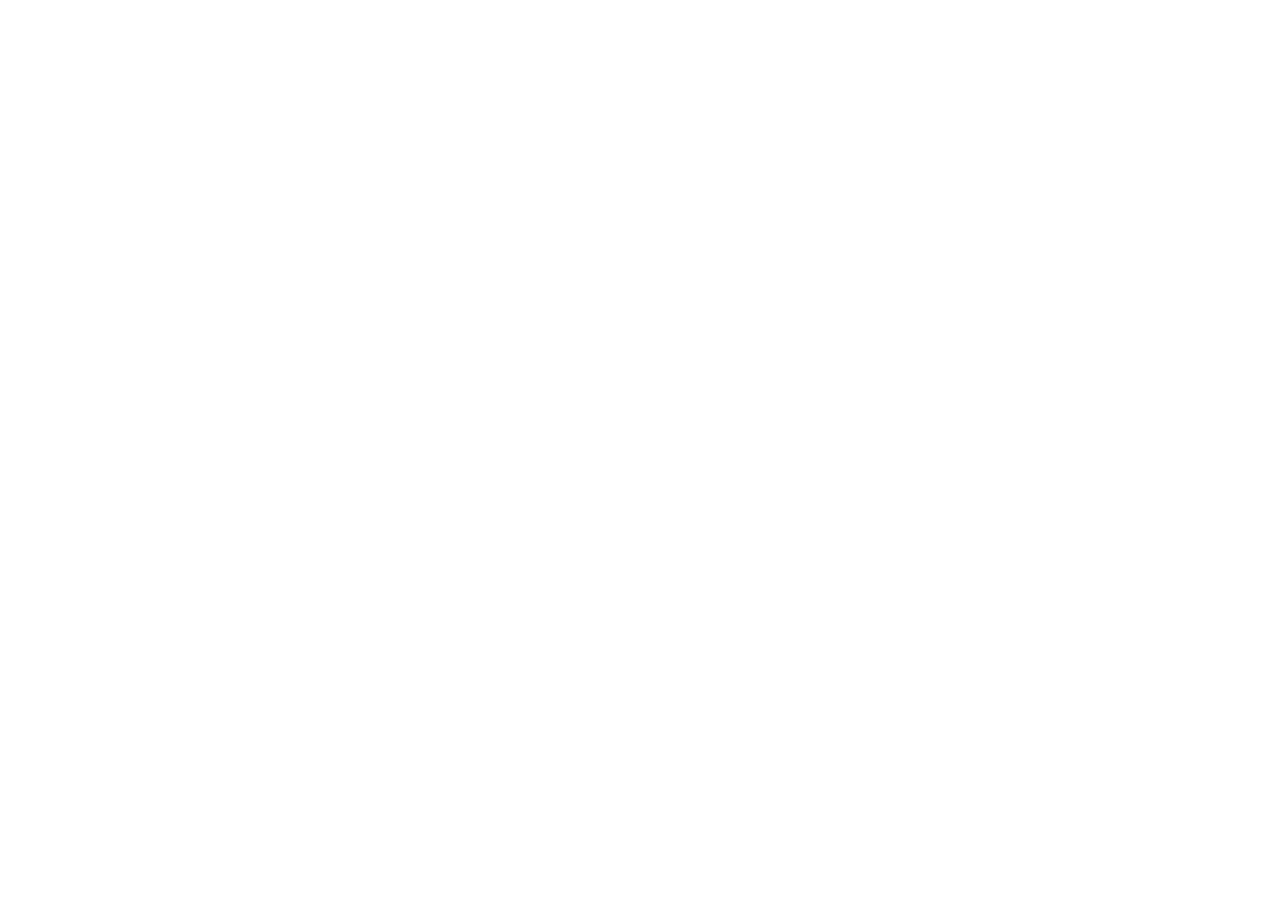
==== admin/index.html @ b0de4db1 "Initial commit: Lab4U Vitamin D landing" ====
<!DOCTYPE html>
<html>
<head>
  <meta charset="utf-8" />
  <meta name="viewport" content="width=device-width, initial-scale=1.0" />
  <title>Lab4U CMS — Витамин Д</title>
</head>
<body>
  <script src="https://unpkg.com/decap-cms@^3.0.0/dist/decap-cms.js"></script>
</body>
</html>
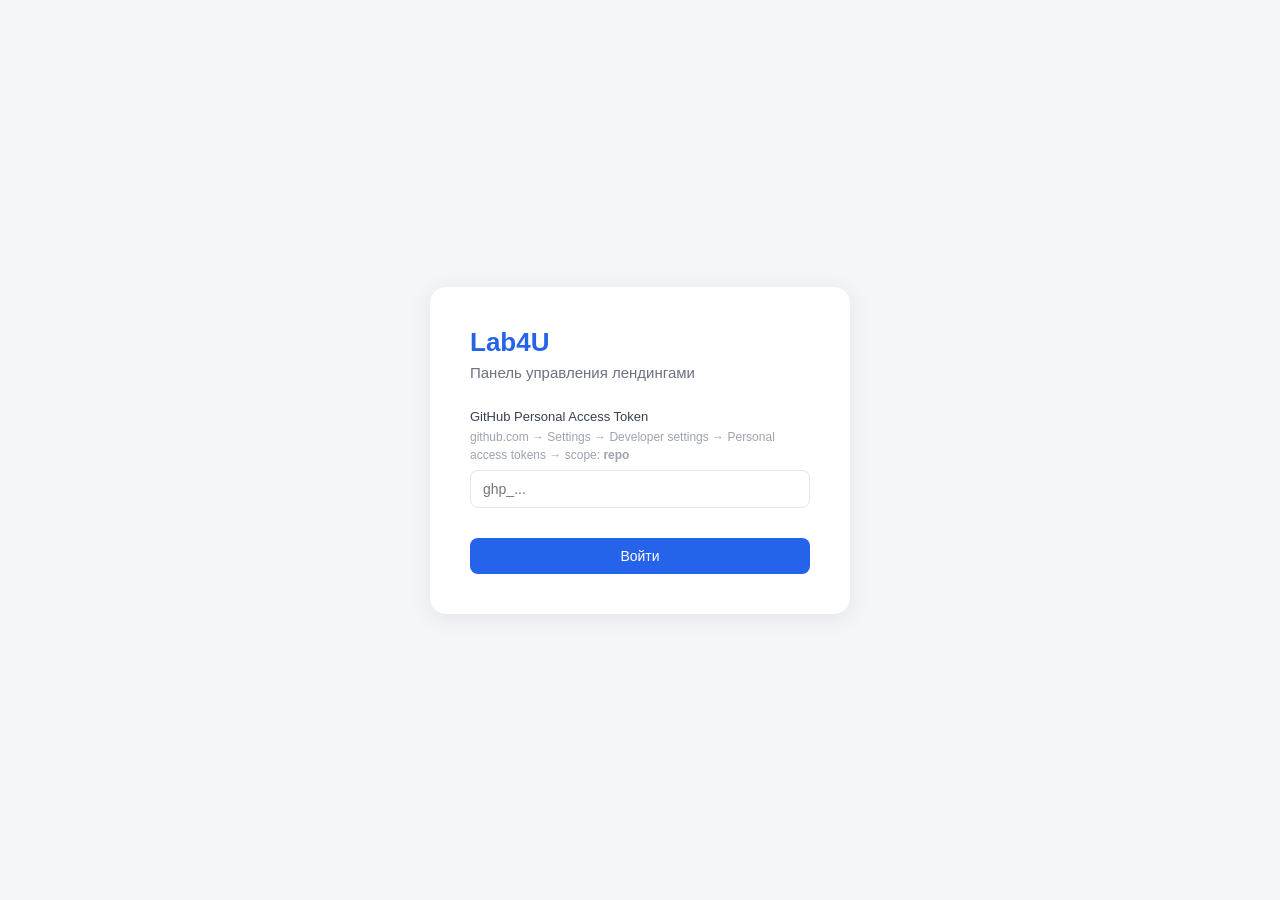
==== commit 95b3c731: "Admin: replace Decap CMS with custom admin panel" ====
--- a/admin/index.html
+++ b/admin/index.html
@@ -1,11 +1,437 @@
 <!DOCTYPE html>
-<html>
+<html lang="ru">
 <head>
-  <meta charset="utf-8" />
-  <meta name="viewport" content="width=device-width, initial-scale=1.0" />
-  <title>Lab4U CMS — Витамин Д</title>
+  <meta charset="UTF-8">
+  <meta name="viewport" content="width=device-width, initial-scale=1.0">
+  <title>Lab4U Admin</title>
+  <style>
+    *, *::before, *::after { box-sizing: border-box; margin: 0; padding: 0; }
+    body { font-family: -apple-system, BlinkMacSystemFont, 'Segoe UI', sans-serif; background: #f5f6fa; color: #1a1d2e; min-height: 100vh; }
+
+    /* Login */
+    .login { display: flex; align-items: center; justify-content: center; min-height: 100vh; }
+    .login__card { background: #fff; border-radius: 16px; padding: 40px; width: 100%; max-width: 420px; box-shadow: 0 4px 24px rgba(0,0,0,.08); }
+    .login__logo { font-size: 26px; font-weight: 700; color: #2563eb; margin-bottom: 6px; }
+    .login__sub { font-size: 15px; color: #6b7280; margin-bottom: 28px; }
+    .login__hint { font-size: 12px; color: #9ca3af; margin-bottom: 6px; line-height: 1.5; }
+
+    /* Elements */
+    label { display: block; font-size: 13px; font-weight: 500; color: #374151; margin-bottom: 4px; }
+    input, textarea { width: 100%; padding: 10px 12px; border: 1.5px solid #e5e7eb; border-radius: 8px; font-size: 14px; font-family: inherit; transition: border-color .15s; outline: none; background: #fff; color: #1a1d2e; }
+    input:focus, textarea:focus { border-color: #2563eb; box-shadow: 0 0 0 3px rgba(37,99,235,.1); }
+    textarea { resize: vertical; min-height: 72px; }
+    input[type=checkbox] { width: 16px; height: 16px; cursor: pointer; }
+
+    /* Buttons */
+    .btn { display: inline-flex; align-items: center; gap: 6px; padding: 10px 20px; border-radius: 8px; font-size: 14px; font-weight: 500; cursor: pointer; border: none; transition: all .15s; }
+    .btn--primary { background: #2563eb; color: #fff; }
+    .btn--primary:hover { background: #1d4ed8; }
+    .btn--primary:disabled { opacity: .5; cursor: not-allowed; }
+    .btn--ghost { background: transparent; color: #6b7280; border: 1.5px solid #e5e7eb; }
+    .btn--ghost:hover { border-color: #9ca3af; }
+    .btn--danger { background: transparent; color: #ef4444; border: 1.5px solid #fca5a5; font-size: 12px; padding: 4px 10px; border-radius: 6px; }
+    .btn--danger:hover { background: #fee2e2; }
+    .btn--add { background: #eff6ff; color: #2563eb; border: 1.5px dashed #bfdbfe; font-size: 13px; padding: 8px 16px; width: 100%; margin-top: 8px; border-radius: 8px; cursor: pointer; }
+    .btn--add:hover { background: #dbeafe; }
+
+    /* Header */
+    .header { background: #fff; border-bottom: 1px solid #e5e7eb; padding: 0 24px; height: 60px; display: flex; align-items: center; justify-content: space-between; position: sticky; top: 0; z-index: 100; box-shadow: 0 1px 4px rgba(0,0,0,.04); }
+    .header__logo { font-size: 18px; font-weight: 700; color: #2563eb; }
+    .header__actions { display: flex; gap: 8px; align-items: center; }
+    .save-status { font-size: 13px; color: #6b7280; }
+    .save-status.saving { color: #f59e0b; }
+    .save-status.saved { color: #10b981; }
+    .save-status.error { color: #ef4444; }
+
+    .container { max-width: 820px; margin: 0 auto; padding: 24px; }
+
+    /* Sections */
+    .section { background: #fff; border-radius: 12px; margin-bottom: 10px; box-shadow: 0 1px 4px rgba(0,0,0,.06); overflow: hidden; }
+    .section__head { padding: 16px 20px; cursor: pointer; display: flex; align-items: center; justify-content: space-between; user-select: none; }
+    .section__head:hover { background: #f9fafb; }
+    .section__title { font-size: 15px; font-weight: 600; }
+    .section__arrow { font-size: 20px; color: #9ca3af; transition: transform .2s; line-height: 1; }
+    .section.open .section__arrow { transform: rotate(180deg); }
+    .section__body { padding: 20px; border-top: 1px solid #f3f4f6; display: none; }
+    .section.open .section__body { display: block; }
+
+    /* Fields */
+    .field { margin-bottom: 14px; }
+    .field:last-child { margin-bottom: 0; }
+    .field-row { display: grid; grid-template-columns: 1fr 1fr; gap: 12px; }
+
+    /* List items */
+    .list-label { font-size: 13px; font-weight: 600; color: #6b7280; margin: 8px 0; }
+    .list-item { border: 1.5px solid #e5e7eb; border-radius: 10px; padding: 16px; margin-bottom: 8px; }
+    .list-item__head { display: flex; align-items: center; justify-content: space-between; margin-bottom: 12px; }
+    .list-item__num { font-size: 12px; font-weight: 600; color: #9ca3af; background: #f3f4f6; padding: 2px 8px; border-radius: 4px; }
+
+    /* Image */
+    .img-preview { width: 80px; height: 80px; object-fit: contain; border-radius: 8px; border: 1px solid #e5e7eb; margin-bottom: 6px; display: block; background: #f9fafb; }
+
+    /* Toast */
+    .toast { position: fixed; bottom: 24px; right: 24px; background: #1a1d2e; color: #fff; padding: 12px 20px; border-radius: 10px; font-size: 14px; z-index: 1000; transform: translateY(80px); opacity: 0; transition: all .3s; max-width: 320px; }
+    .toast.show { transform: none; opacity: 1; }
+    .toast.ok { background: #10b981; }
+    .toast.err { background: #ef4444; }
+
+    /* Spinner */
+    .spinner { display: inline-block; width: 16px; height: 16px; border: 2px solid rgba(255,255,255,.3); border-top-color: #fff; border-radius: 50%; animation: spin .6s linear infinite; }
+    @keyframes spin { to { transform: rotate(360deg); } }
+  </style>
 </head>
 <body>
-  <script src="https://unpkg.com/decap-cms@^3.0.0/dist/decap-cms.js"></script>
+
+<!-- LOGIN -->
+<div id="loginScreen" class="login">
+  <div class="login__card">
+    <div class="login__logo">Lab4U</div>
+    <div class="login__sub">Панель управления лендингами</div>
+    <div class="field">
+      <label>GitHub Personal Access Token</label>
+      <p class="login__hint">github.com → Settings → Developer settings → Personal access tokens → scope: <strong>repo</strong></p>
+      <input type="password" id="patInput" placeholder="ghp_..." autocomplete="off">
+    </div>
+    <button class="btn btn--primary" onclick="login()" style="width:100%;margin-top:16px;justify-content:center">Войти</button>
+  </div>
+</div>
+
+<!-- ADMIN -->
+<div id="adminScreen" style="display:none">
+  <div class="header">
+    <div class="header__logo">Lab4U Admin</div>
+    <div class="header__actions">
+      <span id="saveStatus" class="save-status"></span>
+      <button class="btn btn--primary" id="saveBtn" onclick="saveContent()">Сохранить</button>
+      <button class="btn btn--ghost" onclick="logout()">Выйти</button>
+    </div>
+  </div>
+  <div class="container" id="editor"></div>
+</div>
+
+<div id="toast" class="toast"></div>
+
+<script>
+// ─── Config ──────────────────────────────────────────
+const REPO  = 'Consultant2000/lab4u-vitamind';
+const FILE  = 'content.json';
+
+// Field definitions: [label, type]
+// types: string | text | url | image | boolean
+const SCHEMA = {
+  hero: {
+    _label: 'Hero — главный экран',
+    title:    ['Заголовок (HTML разрешён)', 'text'],
+    subtitle: ['Подзаголовок', 'text'],
+    cta_text: ['Текст кнопки', 'string'],
+    cta_url:  ['Ссылка кнопки', 'url'],
+  },
+  benefits: {
+    _label:   'Почему важно поддерживать витамин Д',
+    title:    ['Заголовок секции', 'string'],
+    cta_text: ['Текст кнопки', 'string'],
+    cta_url:  ['Ссылка кнопки', 'url'],
+    items: {
+      _label:  'Карточки',
+      heading: ['Заголовок', 'string'],
+      text:    ['Текст', 'text'],
+      image:   ['Картинка (URL)', 'image'],
+    }
+  },
+  analysis: {
+    _label:   'Для чего нужен анализ 25-ОН',
+    title:    ['Заголовок секции', 'string'],
+    cta_text: ['Текст кнопки', 'string'],
+    cta_url:  ['Ссылка кнопки', 'url'],
+    image:    ['Картинка секции (URL)', 'image'],
+    points: {
+      _label:  'Пункты',
+      heading: ['Заголовок', 'string'],
+      text:    ['Текст', 'text'],
+    }
+  },
+  cta_dosage: {
+    _label:       'Блок расчёта дозировки',
+    title:        ['Заголовок', 'string'],
+    card_heading: ['Подзаголовок карточки (HTML)', 'text'],
+    footnote:     ['Сноска', 'text'],
+    cta_text:     ['Текст кнопки', 'string'],
+    cta_url:      ['Ссылка кнопки', 'url'],
+  },
+  stats: {
+    _label:   'Витамин Д в цифрах',
+    title:    ['Заголовок секции', 'string'],
+    cta_text: ['Текст кнопки', 'string'],
+    cta_url:  ['Ссылка кнопки', 'url'],
+    cards: {
+      _label:  'Карточки',
+      heading: ['Заголовок', 'string'],
+      text:    ['Текст', 'text'],
+      image:   ['Картинка (URL)', 'image'],
+    }
+  },
+  products: {
+    _label: 'Препараты витамина Д',
+    title:  ['Заголовок секции', 'string'],
+    items: {
+      _label: 'Препараты',
+      name:   ['Название', 'string'],
+      image:  ['Фото (URL)', 'image'],
+    }
+  },
+  articles: {
+    _label: 'Статьи',
+    title:  ['Заголовок секции', 'string'],
+    items: {
+      _label: 'Статьи',
+      title:  ['Заголовок', 'string'],
+      text:   ['Текст', 'text'],
+      badge:  ['Бейдж', 'string'],
+      url:    ['Ссылка', 'url'],
+      image:  ['Картинка (URL)', 'image'],
+    }
+  },
+  research: {
+    _label: 'Научные исследования',
+    title:  ['Заголовок секции', 'string'],
+    items: {
+      _label: 'Исследования',
+      text:   ['Текст', 'text'],
+      url:    ['Ссылка', 'url'],
+      wide:   ['Широкая карточка?', 'boolean'],
+      image:  ['Картинка (только для широких, URL)', 'image'],
+    }
+  },
+  health: {
+    _label:   'Проверьте своё здоровье',
+    title:    ['Заголовок секции', 'string'],
+    cta_text: ['Текст кнопки', 'string'],
+    cta_url:  ['Ссылка кнопки', 'url'],
+    items: {
+      _label: 'Программы',
+      badge:  ['Бейдж', 'string'],
+      title:  ['Название программы', 'string'],
+      days:   ['Срок (дни)', 'string'],
+      image:  ['Картинка (URL)', 'image'],
+      bg:     ['Цвет фона (CSS gradient)', 'string'],
+    }
+  },
+  footer: {
+    _label: 'Футер',
+    logo:   ['Логотип', 'string'],
+    copy:   ['Копирайт', 'text'],
+  }
+};
+
+// ─── State ───────────────────────────────────────────
+let pat = '', data = null, fileSha = '';
+
+// ─── Auth ────────────────────────────────────────────
+function login() {
+  const v = document.getElementById('patInput').value.trim();
+  if (!v) return;
+  pat = v;
+  localStorage.setItem('l4u_pat', v);
+  loadAndRender();
+}
+function logout() {
+  localStorage.removeItem('l4u_pat');
+  location.reload();
+}
+
+// ─── GitHub API ──────────────────────────────────────
+async function ghGet(path) {
+  const r = await fetch(`https://api.github.com/repos/${REPO}/contents/${path}`, {
+    headers: { Authorization: `token ${pat}` }
+  });
+  if (!r.ok) throw new Error(`GitHub ${r.status}`);
+  return r.json();
+}
+async function ghPut(path, content, sha, msg) {
+  const r = await fetch(`https://api.github.com/repos/${REPO}/contents/${path}`, {
+    method: 'PUT',
+    headers: { Authorization: `token ${pat}`, 'Content-Type': 'application/json' },
+    body: JSON.stringify({ message: msg, content: b64(content), sha })
+  });
+  if (!r.ok) { const e = await r.json(); throw new Error(e.message || `GitHub ${r.status}`); }
+  return r.json();
+}
+function b64(str) {
+  return btoa(unescape(encodeURIComponent(str)));
+}
+
+// ─── Load & Render ───────────────────────────────────
+async function loadAndRender() {
+  document.getElementById('loginScreen').style.display = 'none';
+  document.getElementById('adminScreen').style.display = 'block';
+  setStatus('saving', 'Загрузка...');
+  try {
+    const file = await ghGet(FILE);
+    fileSha = file.sha;
+    data = JSON.parse(atob(file.content.replace(/\n/g, '')));
+    render();
+    setStatus('');
+  } catch(e) {
+    setStatus('error', 'Ошибка: ' + e.message);
+    toast('Ошибка загрузки: ' + e.message, 'err');
+  }
+}
+
+function render() {
+  const root = document.getElementById('editor');
+  root.innerHTML = '';
+  for (const [key, schema] of Object.entries(SCHEMA)) {
+    if (!data[key]) continue;
+    root.appendChild(mkSection(key, schema));
+  }
+  // Open first section
+  root.querySelector('.section')?.classList.add('open');
+}
+
+function mkSection(key, schema) {
+  const sec = el('div', 'section');
+  sec.innerHTML = `
+    <div class="section__head" onclick="this.parentElement.classList.toggle('open')">
+      <span class="section__title">${schema._label || key}</span>
+      <span class="section__arrow">⌃</span>
+    </div>`;
+  const body = el('div', 'section__body');
+  for (const [fk, fd] of Object.entries(schema)) {
+    if (fk === '_label') continue;
+    if (Array.isArray(fd)) {
+      body.appendChild(mkField(key, fk, data[key][fk], fd));
+    } else {
+      body.appendChild(mkList(key, fk, data[key][fk] || [], fd));
+    }
+  }
+  sec.appendChild(body);
+  return sec;
+}
+
+function mkField(sk, fk, val, [lbl, type], listIdx, lk) {
+  const wrap = el('div', 'field');
+  const id = listIdx !== undefined ? `${sk}_${lk}_${listIdx}_${fk}` : `${sk}_${fk}`;
+  const onChange = listIdx !== undefined
+    ? `setItem('${sk}','${lk}',${listIdx},'${fk}',${type === 'boolean' ? 'this.checked' : 'this.value'})`
+    : `setVal('${sk}','${fk}',${type === 'boolean' ? 'this.checked' : 'this.value'})`;
+
+  if (type === 'boolean') {
+    wrap.innerHTML = `<label style="display:flex;align-items:center;gap:8px;cursor:pointer">
+      <input type="checkbox" id="${id}" ${val ? 'checked' : ''} onchange="${onChange}"> ${lbl}</label>`;
+  } else if (type === 'image') {
+    const pid = id + '_p';
+    wrap.innerHTML = `<label>${lbl}</label>
+      ${val ? `<img id="${pid}" class="img-preview" src="${x(val)}" onerror="this.style.display='none'">` : ''}
+      <input type="url" id="${id}" value="${x(val||'')}" placeholder="https://…"
+        oninput="${onChange};updImg('${pid}',this.value)">`;
+  } else if (type === 'text') {
+    wrap.innerHTML = `<label for="${id}">${lbl}</label>
+      <textarea id="${id}" rows="3" oninput="${onChange}">${x(val||'')}</textarea>`;
+  } else {
+    wrap.innerHTML = `<label for="${id}">${lbl}</label>
+      <input type="${type === 'url' ? 'url' : 'text'}" id="${id}" value="${x(val||'')}"
+        oninput="${onChange}">`;
+  }
+  return wrap;
+}
+
+function mkList(sk, lk, arr, schema) {
+  const wrap = el('div');
+  wrap.dataset.list = `${sk}.${lk}`;
+  rebuildList(wrap, sk, lk, arr, schema);
+  return wrap;
+}
+
+function rebuildList(wrap, sk, lk, arr, schema) {
+  wrap.innerHTML = `<div class="list-label">${schema._label || lk}</div>`;
+  arr.forEach((item, i) => {
+    const card = el('div', 'list-item');
+    card.innerHTML = `<div class="list-item__head">
+      <span class="list-item__num">#${i + 1}</span>
+      <button class="btn btn--danger" onclick="removeItem('${sk}','${lk}',${i})">Удалить</button>
+    </div>`;
+    for (const [fk, fd] of Object.entries(schema)) {
+      if (fk === '_label' || !Array.isArray(fd)) continue;
+      card.appendChild(mkField(sk, fk, item[fk], fd, i, lk));
+    }
+    wrap.appendChild(card);
+  });
+  const addBtn = el('button', 'btn btn--add');
+  addBtn.textContent = '+ Добавить';
+  addBtn.onclick = () => {
+    const blank = {};
+    for (const [k, v] of Object.entries(schema)) {
+      if (k === '_label' || !Array.isArray(v)) continue;
+      blank[k] = v[1] === 'boolean' ? false : '';
+    }
+    data[sk][lk].push(blank);
+    rebuildList(wrap, sk, lk, data[sk][lk], schema);
+  };
+  wrap.appendChild(addBtn);
+}
+
+// ─── Data mutations ──────────────────────────────────
+function setVal(sk, fk, val)            { data[sk][fk] = val; }
+function setItem(sk, lk, i, fk, val)   { data[sk][lk][i][fk] = val; }
+function removeItem(sk, lk, i) {
+  data[sk][lk].splice(i, 1);
+  const wrap = document.querySelector(`[data-list="${sk}.${lk}"]`);
+  if (wrap) rebuildList(wrap, sk, lk, data[sk][lk], SCHEMA[sk][lk]);
+}
+function updImg(pid, src) {
+  let img = document.getElementById(pid);
+  if (!img && src) {
+    img = document.createElement('img');
+    img.id = pid; img.className = 'img-preview';
+    const inp = document.getElementById(pid.replace('_p',''));
+    inp?.parentElement.insertBefore(img, inp);
+  }
+  if (img) { img.src = src; img.style.display = src ? 'block' : 'none'; }
+}
+
+// ─── Save ────────────────────────────────────────────
+async function saveContent() {
+  const btn = document.getElementById('saveBtn');
+  btn.disabled = true;
+  btn.innerHTML = '<span class="spinner"></span> Сохраняем…';
+  setStatus('saving', 'Сохраняем…');
+  try {
+    const json = JSON.stringify(data, null, 2);
+    const res = await ghPut(FILE, json, fileSha, 'Admin: update content');
+    fileSha = res.content.sha;
+    setStatus('saved', 'Сохранено ✓');
+    toast('Сохранено! Сайт обновится через ~30 сек', 'ok');
+    setTimeout(() => setStatus(''), 3000);
+  } catch(e) {
+    setStatus('error', 'Ошибка: ' + e.message);
+    toast('Ошибка: ' + e.message, 'err');
+  }
+  btn.disabled = false;
+  btn.textContent = 'Сохранить';
+}
+
+// ─── Helpers ─────────────────────────────────────────
+function el(tag, cls) { const e = document.createElement(tag); if (cls) e.className = cls; return e; }
+function x(s) { return String(s).replace(/&/g,'&amp;').replace(/"/g,'&quot;').replace(/</g,'&lt;'); }
+function setStatus(cls, txt = '') {
+  const e = document.getElementById('saveStatus');
+  e.className = 'save-status' + (cls ? ' ' + cls : '');
+  e.textContent = txt;
+}
+function toast(msg, type = '') {
+  const t = document.getElementById('toast');
+  t.textContent = msg;
+  t.className = 'toast' + (type ? ' ' + type : '');
+  t.classList.add('show');
+  setTimeout(() => t.classList.remove('show'), 4000);
+}
+
+// ─── Init ────────────────────────────────────────────
+(function() {
+  const saved = localStorage.getItem('l4u_pat');
+  if (saved) { pat = saved; loadAndRender(); }
+  document.getElementById('patInput').addEventListener('keydown', e => { if (e.key === 'Enter') login(); });
+})();
+</script>
 </body>
 </html>
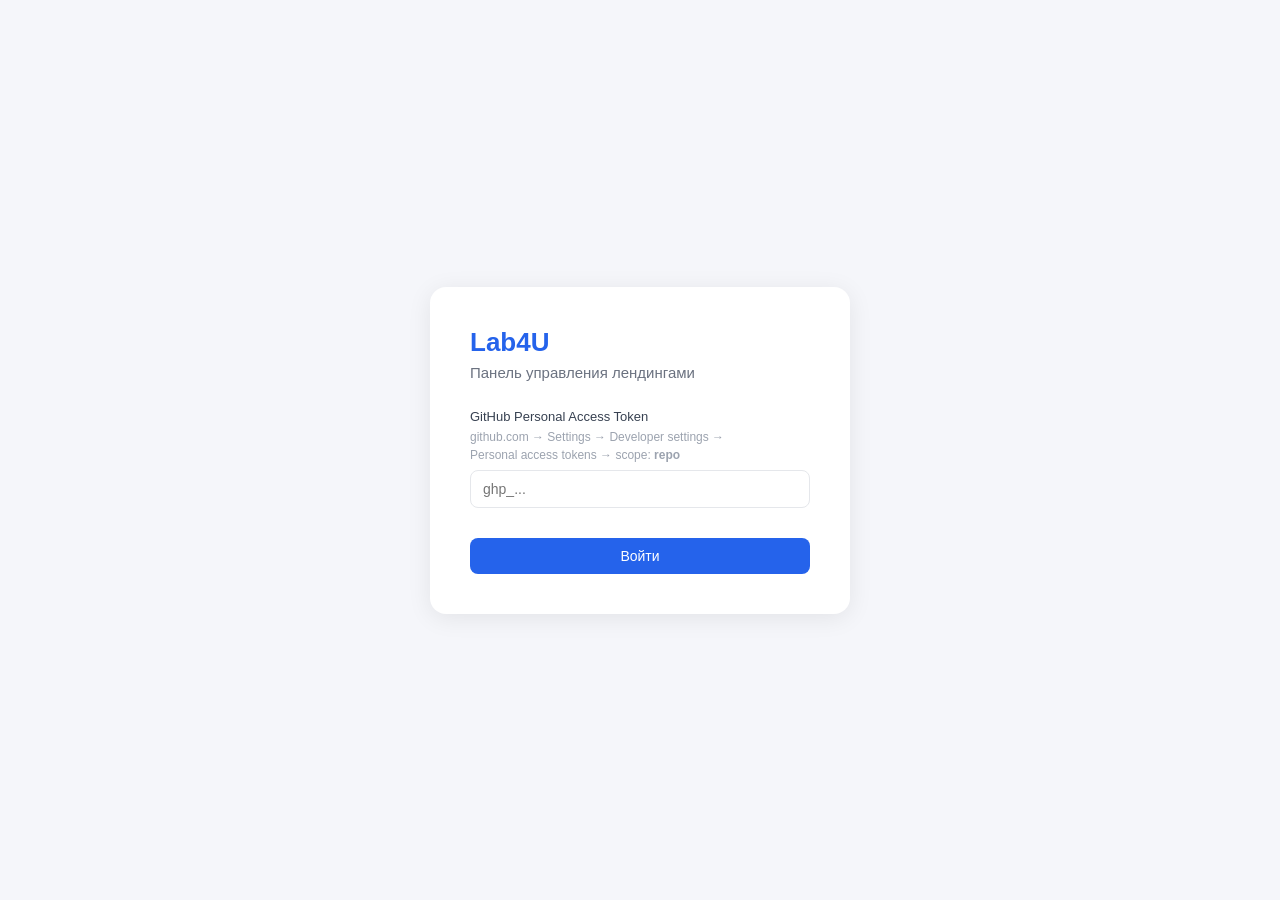
==== commit 440878fd: "Admin: add corp and partner landings" ====
--- a/admin/index.html
+++ b/admin/index.html
@@ -8,44 +8,41 @@
     *, *::before, *::after { box-sizing: border-box; margin: 0; padding: 0; }
     body { font-family: -apple-system, BlinkMacSystemFont, 'Segoe UI', sans-serif; background: #f5f6fa; color: #1a1d2e; min-height: 100vh; }
 
-    /* Login */
     .login { display: flex; align-items: center; justify-content: center; min-height: 100vh; }
     .login__card { background: #fff; border-radius: 16px; padding: 40px; width: 100%; max-width: 420px; box-shadow: 0 4px 24px rgba(0,0,0,.08); }
     .login__logo { font-size: 26px; font-weight: 700; color: #2563eb; margin-bottom: 6px; }
     .login__sub { font-size: 15px; color: #6b7280; margin-bottom: 28px; }
     .login__hint { font-size: 12px; color: #9ca3af; margin-bottom: 6px; line-height: 1.5; }
 
-    /* Elements */
     label { display: block; font-size: 13px; font-weight: 500; color: #374151; margin-bottom: 4px; }
-    input, textarea { width: 100%; padding: 10px 12px; border: 1.5px solid #e5e7eb; border-radius: 8px; font-size: 14px; font-family: inherit; transition: border-color .15s; outline: none; background: #fff; color: #1a1d2e; }
-    input:focus, textarea:focus { border-color: #2563eb; box-shadow: 0 0 0 3px rgba(37,99,235,.1); }
+    input, textarea, select { width: 100%; padding: 10px 12px; border: 1.5px solid #e5e7eb; border-radius: 8px; font-size: 14px; font-family: inherit; transition: border-color .15s; outline: none; background: #fff; color: #1a1d2e; }
+    input:focus, textarea:focus, select:focus { border-color: #2563eb; box-shadow: 0 0 0 3px rgba(37,99,235,.1); }
     textarea { resize: vertical; min-height: 72px; }
     input[type=checkbox] { width: 16px; height: 16px; cursor: pointer; }
 
-    /* Buttons */
     .btn { display: inline-flex; align-items: center; gap: 6px; padding: 10px 20px; border-radius: 8px; font-size: 14px; font-weight: 500; cursor: pointer; border: none; transition: all .15s; }
     .btn--primary { background: #2563eb; color: #fff; }
     .btn--primary:hover { background: #1d4ed8; }
     .btn--primary:disabled { opacity: .5; cursor: not-allowed; }
     .btn--ghost { background: transparent; color: #6b7280; border: 1.5px solid #e5e7eb; }
     .btn--ghost:hover { border-color: #9ca3af; }
-    .btn--danger { background: transparent; color: #ef4444; border: 1.5px solid #fca5a5; font-size: 12px; padding: 4px 10px; border-radius: 6px; }
+    .btn--danger { background: transparent; color: #ef4444; border: 1.5px solid #fca5a5; font-size: 12px; padding: 4px 10px; border-radius: 6px; cursor: pointer; }
     .btn--danger:hover { background: #fee2e2; }
     .btn--add { background: #eff6ff; color: #2563eb; border: 1.5px dashed #bfdbfe; font-size: 13px; padding: 8px 16px; width: 100%; margin-top: 8px; border-radius: 8px; cursor: pointer; }
     .btn--add:hover { background: #dbeafe; }
 
-    /* Header */
-    .header { background: #fff; border-bottom: 1px solid #e5e7eb; padding: 0 24px; height: 60px; display: flex; align-items: center; justify-content: space-between; position: sticky; top: 0; z-index: 100; box-shadow: 0 1px 4px rgba(0,0,0,.04); }
-    .header__logo { font-size: 18px; font-weight: 700; color: #2563eb; }
+    .header { background: #fff; border-bottom: 1px solid #e5e7eb; padding: 0 24px; height: 60px; display: flex; align-items: center; justify-content: space-between; position: sticky; top: 0; z-index: 100; box-shadow: 0 1px 4px rgba(0,0,0,.04); gap: 16px; }
+    .header__logo { font-size: 18px; font-weight: 700; color: #2563eb; white-space: nowrap; }
+    .header__select { flex: 0 0 260px; }
+    .header__select select { padding: 8px 12px; font-weight: 500; }
     .header__actions { display: flex; gap: 8px; align-items: center; }
-    .save-status { font-size: 13px; color: #6b7280; }
+    .save-status { font-size: 13px; color: #6b7280; white-space: nowrap; }
     .save-status.saving { color: #f59e0b; }
     .save-status.saved { color: #10b981; }
     .save-status.error { color: #ef4444; }
 
     .container { max-width: 820px; margin: 0 auto; padding: 24px; }
 
-    /* Sections */
     .section { background: #fff; border-radius: 12px; margin-bottom: 10px; box-shadow: 0 1px 4px rgba(0,0,0,.06); overflow: hidden; }
     .section__head { padding: 16px 20px; cursor: pointer; display: flex; align-items: center; justify-content: space-between; user-select: none; }
     .section__head:hover { background: #f9fafb; }
@@ -55,28 +52,24 @@
     .section__body { padding: 20px; border-top: 1px solid #f3f4f6; display: none; }
     .section.open .section__body { display: block; }
 
-    /* Fields */
     .field { margin-bottom: 14px; }
     .field:last-child { margin-bottom: 0; }
-    .field-row { display: grid; grid-template-columns: 1fr 1fr; gap: 12px; }
-
-    /* List items */
+
     .list-label { font-size: 13px; font-weight: 600; color: #6b7280; margin: 8px 0; }
     .list-item { border: 1.5px solid #e5e7eb; border-radius: 10px; padding: 16px; margin-bottom: 8px; }
     .list-item__head { display: flex; align-items: center; justify-content: space-between; margin-bottom: 12px; }
     .list-item__num { font-size: 12px; font-weight: 600; color: #9ca3af; background: #f3f4f6; padding: 2px 8px; border-radius: 4px; }
 
-    /* Image */
     .img-preview { width: 80px; height: 80px; object-fit: contain; border-radius: 8px; border: 1px solid #e5e7eb; margin-bottom: 6px; display: block; background: #f9fafb; }
 
-    /* Toast */
+    .loading { text-align: center; padding: 60px 24px; color: #9ca3af; font-size: 15px; }
+
     .toast { position: fixed; bottom: 24px; right: 24px; background: #1a1d2e; color: #fff; padding: 12px 20px; border-radius: 10px; font-size: 14px; z-index: 1000; transform: translateY(80px); opacity: 0; transition: all .3s; max-width: 320px; }
     .toast.show { transform: none; opacity: 1; }
-    .toast.ok { background: #10b981; }
+    .toast.ok  { background: #10b981; }
     .toast.err { background: #ef4444; }
 
-    /* Spinner */
-    .spinner { display: inline-block; width: 16px; height: 16px; border: 2px solid rgba(255,255,255,.3); border-top-color: #fff; border-radius: 50%; animation: spin .6s linear infinite; }
+    .spinner { display: inline-block; width: 14px; height: 14px; border: 2px solid rgba(255,255,255,.3); border-top-color: #fff; border-radius: 50%; animation: spin .6s linear infinite; }
     @keyframes spin { to { transform: rotate(360deg); } }
   </style>
 </head>
@@ -89,7 +82,7 @@
     <div class="login__sub">Панель управления лендингами</div>
     <div class="field">
       <label>GitHub Personal Access Token</label>
-      <p class="login__hint">github.com → Settings → Developer settings → Personal access tokens → scope: <strong>repo</strong></p>
+      <p class="login__hint">github.com → Settings → Developer settings →<br>Personal access tokens → scope: <strong>repo</strong></p>
       <input type="password" id="patInput" placeholder="ghp_..." autocomplete="off">
     </div>
     <button class="btn btn--primary" onclick="login()" style="width:100%;margin-top:16px;justify-content:center">Войти</button>
@@ -100,6 +93,13 @@
 <div id="adminScreen" style="display:none">
   <div class="header">
     <div class="header__logo">Lab4U Admin</div>
+    <div class="header__select">
+      <select id="landingSelect" onchange="switchLanding(this.value)">
+        <option value="vitamind">Витамин Д</option>
+        <option value="corp">Корпоративным клиентам</option>
+        <option value="partner">Партнёрам</option>
+      </select>
+    </div>
     <div class="header__actions">
       <span id="saveStatus" class="save-status"></span>
       <button class="btn btn--primary" id="saveBtn" onclick="saveContent()">Сохранить</button>
@@ -112,143 +112,192 @@
 <div id="toast" class="toast"></div>
 
 <script>
-// ─── Config ──────────────────────────────────────────
-const REPO  = 'Consultant2000/lab4u-vitamind';
-const FILE  = 'content.json';
-
-// Field definitions: [label, type]
-// types: string | text | url | image | boolean
-const SCHEMA = {
-  hero: {
-    _label: 'Hero — главный экран',
-    title:    ['Заголовок (HTML разрешён)', 'text'],
-    subtitle: ['Подзаголовок', 'text'],
-    cta_text: ['Текст кнопки', 'string'],
-    cta_url:  ['Ссылка кнопки', 'url'],
-  },
-  benefits: {
-    _label:   'Почему важно поддерживать витамин Д',
-    title:    ['Заголовок секции', 'string'],
-    cta_text: ['Текст кнопки', 'string'],
-    cta_url:  ['Ссылка кнопки', 'url'],
-    items: {
-      _label:  'Карточки',
-      heading: ['Заголовок', 'string'],
-      text:    ['Текст', 'text'],
-      image:   ['Картинка (URL)', 'image'],
+// ─── Landings config ──────────────────────────────────
+const LANDINGS = {
+  vitamind: {
+    label: 'Витамин Д',
+    repo:  'Consultant2000/lab4u-vitamind',
+    file:  'content.json',
+    schema: {
+      hero: {
+        _label: 'Hero — главный экран',
+        title:    ['Заголовок (HTML разрешён)', 'text'],
+        subtitle: ['Подзаголовок', 'text'],
+        cta_text: ['Текст кнопки', 'string'],
+        cta_url:  ['Ссылка кнопки', 'url'],
+      },
+      benefits: {
+        _label: 'Почему важно поддерживать витамин Д',
+        title:    ['Заголовок секции', 'string'],
+        cta_text: ['Текст кнопки', 'string'],
+        cta_url:  ['Ссылка кнопки', 'url'],
+        items: { _label:'Карточки', heading:['Заголовок','string'], text:['Текст','text'], image:['Картинка (URL)','image'] }
+      },
+      analysis: {
+        _label: 'Для чего нужен анализ 25-ОН',
+        title:    ['Заголовок секции', 'string'],
+        cta_text: ['Текст кнопки', 'string'],
+        cta_url:  ['Ссылка кнопки', 'url'],
+        image:    ['Картинка секции (URL)', 'image'],
+        points: { _label:'Пункты', heading:['Заголовок','string'], text:['Текст','text'] }
+      },
+      cta_dosage: {
+        _label: 'Блок расчёта дозировки',
+        title:        ['Заголовок', 'string'],
+        card_heading: ['Подзаголовок карточки (HTML)', 'text'],
+        footnote:     ['Сноска', 'text'],
+        cta_text:     ['Текст кнопки', 'string'],
+        cta_url:      ['Ссылка кнопки', 'url'],
+      },
+      stats: {
+        _label: 'Витамин Д в цифрах',
+        title:    ['Заголовок секции', 'string'],
+        cta_text: ['Текст кнопки', 'string'],
+        cta_url:  ['Ссылка кнопки', 'url'],
+        cards: { _label:'Карточки', heading:['Заголовок','string'], text:['Текст','text'], image:['Картинка (URL)','image'] }
+      },
+      products: {
+        _label: 'Препараты витамина Д',
+        title: ['Заголовок секции', 'string'],
+        items: { _label:'Препараты', name:['Название','string'], image:['Фото (URL)','image'] }
+      },
+      articles: {
+        _label: 'Статьи',
+        title: ['Заголовок секции', 'string'],
+        items: { _label:'Статьи', title:['Заголовок','string'], text:['Текст','text'], badge:['Бейдж','string'], url:['Ссылка','url'], image:['Картинка (URL)','image'] }
+      },
+      research: {
+        _label: 'Научные исследования',
+        title: ['Заголовок секции', 'string'],
+        items: { _label:'Исследования', text:['Текст','text'], url:['Ссылка','url'], wide:['Широкая карточка?','boolean'], image:['Картинка (URL)','image'] }
+      },
+      health: {
+        _label: 'Проверьте своё здоровье',
+        title:    ['Заголовок секции', 'string'],
+        cta_text: ['Текст кнопки', 'string'],
+        cta_url:  ['Ссылка кнопки', 'url'],
+        items: { _label:'Программы', badge:['Бейдж','string'], title:['Название','string'], days:['Срок (дни)','string'], image:['Картинка (URL)','image'], bg:['Цвет фона (CSS)','string'] }
+      },
+      footer: { _label:'Футер', logo:['Логотип','string'], copy:['Копирайт','text'] }
     }
   },
-  analysis: {
-    _label:   'Для чего нужен анализ 25-ОН',
-    title:    ['Заголовок секции', 'string'],
-    cta_text: ['Текст кнопки', 'string'],
-    cta_url:  ['Ссылка кнопки', 'url'],
-    image:    ['Картинка секции (URL)', 'image'],
-    points: {
-      _label:  'Пункты',
-      heading: ['Заголовок', 'string'],
-      text:    ['Текст', 'text'],
+
+  corp: {
+    label: 'Корпоративным клиентам',
+    repo:  'Consultant2000/lab4u-corp',
+    file:  'content.json',
+    schema: {
+      hero: {
+        _label: 'Hero — главный экран',
+        title:    ['Заголовок (HTML разрешён)', 'text'],
+        subtitle: ['Подзаголовок', 'text'],
+        cta_text: ['Текст кнопки', 'string'],
+        cta_url:  ['Ссылка кнопки', 'url'],
+      },
+      about: {
+        _label: 'О нас',
+        title: ['Заголовок', 'string'],
+        cards: { _label:'Карточки', title:['Заголовок','string'], text:['Текст','text'] }
+      },
+      benefits: {
+        _label: 'Преимущества',
+        title: ['Заголовок секции', 'string'],
+        cards: { _label:'Карточки', title:['Заголовок','string'], text:['Текст','text'] }
+      },
+      bionmax: {
+        _label: 'BionMax',
+        cta_url: ['Ссылка кнопки', 'url'],
+        cards: { _label:'Карточки', title:['Заголовок','string'], text:['Текст','text'] }
+      },
+      cta: {
+        _label: 'Форма заявки',
+        title:     ['Заголовок', 'string'],
+        card_title:['Заголовок карточки', 'string'],
+        card_desc: ['Описание', 'text'],
+        email:     ['Email', 'string'],
+        phone:     ['Телефон', 'string'],
+      },
+      footer: { _label:'Футер', copy:['Копирайт','text'] }
     }
   },
-  cta_dosage: {
-    _label:       'Блок расчёта дозировки',
-    title:        ['Заголовок', 'string'],
-    card_heading: ['Подзаголовок карточки (HTML)', 'text'],
-    footnote:     ['Сноска', 'text'],
-    cta_text:     ['Текст кнопки', 'string'],
-    cta_url:      ['Ссылка кнопки', 'url'],
-  },
-  stats: {
-    _label:   'Витамин Д в цифрах',
-    title:    ['Заголовок секции', 'string'],
-    cta_text: ['Текст кнопки', 'string'],
-    cta_url:  ['Ссылка кнопки', 'url'],
-    cards: {
-      _label:  'Карточки',
-      heading: ['Заголовок', 'string'],
-      text:    ['Текст', 'text'],
-      image:   ['Картинка (URL)', 'image'],
+
+  partner: {
+    label: 'Партнёрам',
+    repo:  'Consultant2000/lab4u-partner',
+    file:  'content.json',
+    schema: {
+      hero: {
+        _label: 'Hero — главный экран',
+        title:    ['Заголовок (HTML разрешён)', 'text'],
+        subtitle: ['Подзаголовок', 'text'],
+        cta_text: ['Текст кнопки', 'string'],
+        cta_url:  ['Ссылка кнопки', 'url'],
+      },
+      benefits: {
+        _label: 'Ваши выгоды',
+        title: ['Заголовок секции', 'string'],
+        items: { _label:'Пункты', title:['Заголовок','string'], text:['Текст','text'] }
+      },
+      steps: {
+        _label: 'Шаги партнёрства',
+        title: ['Заголовок секции', 'string'],
+        items: { _label:'Шаги', title:['Заголовок','string'], text:['Текст','text'] }
+      },
+      staff: {
+        _label: 'Команда',
+        title: ['Заголовок секции', 'string'],
+        items: { _label:'Элементы', title:['Заголовок','string'], text:['Текст','text'] }
+      },
+      why: {
+        _label: 'Почему Lab4U',
+        title: ['Заголовок секции', 'string'],
+        items: { _label:'Пункты', title:['Заголовок','string'], text:['Текст','text'] }
+      },
+      contact: {
+        _label: 'Контакты',
+        title:    ['Заголовок', 'string'],
+        subtitle: ['Подзаголовок', 'text'],
+        email:    ['Email', 'string'],
+        phone:    ['Телефон', 'string'],
+      },
+      footer: { _label:'Футер', copy:['Копирайт','text'] }
     }
-  },
-  products: {
-    _label: 'Препараты витамина Д',
-    title:  ['Заголовок секции', 'string'],
-    items: {
-      _label: 'Препараты',
-      name:   ['Название', 'string'],
-      image:  ['Фото (URL)', 'image'],
-    }
-  },
-  articles: {
-    _label: 'Статьи',
-    title:  ['Заголовок секции', 'string'],
-    items: {
-      _label: 'Статьи',
-      title:  ['Заголовок', 'string'],
-      text:   ['Текст', 'text'],
-      badge:  ['Бейдж', 'string'],
-      url:    ['Ссылка', 'url'],
-      image:  ['Картинка (URL)', 'image'],
-    }
-  },
-  research: {
-    _label: 'Научные исследования',
-    title:  ['Заголовок секции', 'string'],
-    items: {
-      _label: 'Исследования',
-      text:   ['Текст', 'text'],
-      url:    ['Ссылка', 'url'],
-      wide:   ['Широкая карточка?', 'boolean'],
-      image:  ['Картинка (только для широких, URL)', 'image'],
-    }
-  },
-  health: {
-    _label:   'Проверьте своё здоровье',
-    title:    ['Заголовок секции', 'string'],
-    cta_text: ['Текст кнопки', 'string'],
-    cta_url:  ['Ссылка кнопки', 'url'],
-    items: {
-      _label: 'Программы',
-      badge:  ['Бейдж', 'string'],
-      title:  ['Название программы', 'string'],
-      days:   ['Срок (дни)', 'string'],
-      image:  ['Картинка (URL)', 'image'],
-      bg:     ['Цвет фона (CSS gradient)', 'string'],
-    }
-  },
-  footer: {
-    _label: 'Футер',
-    logo:   ['Логотип', 'string'],
-    copy:   ['Копирайт', 'text'],
   }
 };
 
-// ─── State ───────────────────────────────────────────
-let pat = '', data = null, fileSha = '';
-
-// ─── Auth ────────────────────────────────────────────
+// ─── State ────────────────────────────────────────────
+let pat = '', data = null, fileSha = '', currentKey = 'vitamind';
+function landing() { return LANDINGS[currentKey]; }
+
+// ─── Auth ─────────────────────────────────────────────
 function login() {
   const v = document.getElementById('patInput').value.trim();
   if (!v) return;
   pat = v;
   localStorage.setItem('l4u_pat', v);
-  loadAndRender();
-}
-function logout() {
-  localStorage.removeItem('l4u_pat');
-  location.reload();
-}
-
-// ─── GitHub API ──────────────────────────────────────
-async function ghGet(path) {
-  const r = await fetch(`https://api.github.com/repos/${REPO}/contents/${path}`, {
+  document.getElementById('loginScreen').style.display = 'none';
+  document.getElementById('adminScreen').style.display = 'block';
+  loadLanding();
+}
+function logout() { localStorage.removeItem('l4u_pat'); location.reload(); }
+
+// ─── Switch landing ───────────────────────────────────
+function switchLanding(key) {
+  currentKey = key;
+  data = null;
+  loadLanding();
+}
+
+// ─── GitHub API ───────────────────────────────────────
+async function ghGet(repo, path) {
+  const r = await fetch(`https://api.github.com/repos/${repo}/contents/${path}`, {
     headers: { Authorization: `token ${pat}` }
   });
   if (!r.ok) throw new Error(`GitHub ${r.status}`);
   return r.json();
 }
-async function ghPut(path, content, sha, msg) {
-  const r = await fetch(`https://api.github.com/repos/${REPO}/contents/${path}`, {
+async function ghPut(repo, path, content, sha, msg) {
+  const r = await fetch(`https://api.github.com/repos/${repo}/contents/${path}`, {
     method: 'PUT',
     headers: { Authorization: `token ${pat}`, 'Content-Type': 'application/json' },
     body: JSON.stringify({ message: msg, content: b64(content), sha })
@@ -256,36 +305,39 @@
   if (!r.ok) { const e = await r.json(); throw new Error(e.message || `GitHub ${r.status}`); }
   return r.json();
 }
-function b64(str) {
-  return btoa(unescape(encodeURIComponent(str)));
-}
-
-// ─── Load & Render ───────────────────────────────────
-async function loadAndRender() {
-  document.getElementById('loginScreen').style.display = 'none';
-  document.getElementById('adminScreen').style.display = 'block';
-  setStatus('saving', 'Загрузка...');
+function b64(str) { return btoa(unescape(encodeURIComponent(str))); }
+
+// ─── Load ─────────────────────────────────────────────
+async function loadLanding() {
+  const editor = document.getElementById('editor');
+  editor.innerHTML = '<div class="loading">Загрузка…</div>';
+  setStatus('saving', 'Загрузка…');
   try {
-    const file = await ghGet(FILE);
-    fileSha = file.sha;
-    data = JSON.parse(atob(file.content.replace(/\n/g, '')));
+    const { repo, file } = landing();
+    const f = await ghGet(repo, file);
+    fileSha = f.sha;
+    const bytes = Uint8Array.from(atob(f.content.replace(/\n/g, '')), c => c.charCodeAt(0));
+    data = JSON.parse(new TextDecoder('utf-8').decode(bytes));
     render();
     setStatus('');
   } catch(e) {
-    setStatus('error', 'Ошибка: ' + e.message);
-    toast('Ошибка загрузки: ' + e.message, 'err');
-  }
-}
-
+    editor.innerHTML = `<div class="loading" style="color:#ef4444">Ошибка: ${e.message}</div>`;
+    setStatus('error', 'Ошибка загрузки');
+  }
+}
+
+// ─── Render ───────────────────────────────────────────
 function render() {
   const root = document.getElementById('editor');
   root.innerHTML = '';
-  for (const [key, schema] of Object.entries(SCHEMA)) {
+  const schema = landing().schema;
+  let first = true;
+  for (const [key, sec] of Object.entries(schema)) {
     if (!data[key]) continue;
-    root.appendChild(mkSection(key, schema));
-  }
-  // Open first section
-  root.querySelector('.section')?.classList.add('open');
+    const el = mkSection(key, sec);
+    if (first) { el.classList.add('open'); first = false; }
+    root.appendChild(el);
+  }
 }
 
 function mkSection(key, schema) {
@@ -298,39 +350,35 @@
   const body = el('div', 'section__body');
   for (const [fk, fd] of Object.entries(schema)) {
     if (fk === '_label') continue;
-    if (Array.isArray(fd)) {
-      body.appendChild(mkField(key, fk, data[key][fk], fd));
-    } else {
-      body.appendChild(mkList(key, fk, data[key][fk] || [], fd));
-    }
+    if (Array.isArray(fd)) body.appendChild(mkField(key, fk, data[key][fk], fd));
+    else                   body.appendChild(mkList(key, fk, data[key][fk] || [], fd));
   }
   sec.appendChild(body);
   return sec;
 }
 
-function mkField(sk, fk, val, [lbl, type], listIdx, lk) {
+function mkField(sk, fk, val, [lbl, type], idx, lk) {
   const wrap = el('div', 'field');
-  const id = listIdx !== undefined ? `${sk}_${lk}_${listIdx}_${fk}` : `${sk}_${fk}`;
-  const onChange = listIdx !== undefined
-    ? `setItem('${sk}','${lk}',${listIdx},'${fk}',${type === 'boolean' ? 'this.checked' : 'this.value'})`
-    : `setVal('${sk}','${fk}',${type === 'boolean' ? 'this.checked' : 'this.value'})`;
+  const id = idx !== undefined ? `${sk}_${lk}_${idx}_${fk}` : `${sk}_${fk}`;
+  const cb  = idx !== undefined
+    ? `setItem('${sk}','${lk}',${idx},'${fk}',${type==='boolean'?'this.checked':'this.value'})`
+    : `setVal('${sk}','${fk}',${type==='boolean'?'this.checked':'this.value'})`;
 
   if (type === 'boolean') {
     wrap.innerHTML = `<label style="display:flex;align-items:center;gap:8px;cursor:pointer">
-      <input type="checkbox" id="${id}" ${val ? 'checked' : ''} onchange="${onChange}"> ${lbl}</label>`;
+      <input type="checkbox" id="${id}" ${val?'checked':''} onchange="${cb}"> ${lbl}</label>`;
   } else if (type === 'image') {
     const pid = id + '_p';
     wrap.innerHTML = `<label>${lbl}</label>
       ${val ? `<img id="${pid}" class="img-preview" src="${x(val)}" onerror="this.style.display='none'">` : ''}
       <input type="url" id="${id}" value="${x(val||'')}" placeholder="https://…"
-        oninput="${onChange};updImg('${pid}',this.value)">`;
+        oninput="${cb};updImg('${pid}',this.value)">`;
   } else if (type === 'text') {
     wrap.innerHTML = `<label for="${id}">${lbl}</label>
-      <textarea id="${id}" rows="3" oninput="${onChange}">${x(val||'')}</textarea>`;
+      <textarea id="${id}" rows="3" oninput="${cb}">${x(val||'')}</textarea>`;
   } else {
     wrap.innerHTML = `<label for="${id}">${lbl}</label>
-      <input type="${type === 'url' ? 'url' : 'text'}" id="${id}" value="${x(val||'')}"
-        oninput="${onChange}">`;
+      <input type="${type==='url'?'url':'text'}" id="${id}" value="${x(val||'')}" oninput="${cb}">`;
   }
   return wrap;
 }
@@ -347,7 +395,7 @@
   arr.forEach((item, i) => {
     const card = el('div', 'list-item');
     card.innerHTML = `<div class="list-item__head">
-      <span class="list-item__num">#${i + 1}</span>
+      <span class="list-item__num">#${i+1}</span>
       <button class="btn btn--danger" onclick="removeItem('${sk}','${lk}',${i})">Удалить</button>
     </div>`;
     for (const [fk, fd] of Object.entries(schema)) {
@@ -360,9 +408,9 @@
   addBtn.textContent = '+ Добавить';
   addBtn.onclick = () => {
     const blank = {};
-    for (const [k, v] of Object.entries(schema)) {
-      if (k === '_label' || !Array.isArray(v)) continue;
-      blank[k] = v[1] === 'boolean' ? false : '';
+    for (const [k,v] of Object.entries(schema)) {
+      if (k==='_label'||!Array.isArray(v)) continue;
+      blank[k] = v[1]==='boolean' ? false : '';
     }
     data[sk][lk].push(blank);
     rebuildList(wrap, sk, lk, data[sk][lk], schema);
@@ -370,13 +418,13 @@
   wrap.appendChild(addBtn);
 }
 
-// ─── Data mutations ──────────────────────────────────
-function setVal(sk, fk, val)            { data[sk][fk] = val; }
-function setItem(sk, lk, i, fk, val)   { data[sk][lk][i][fk] = val; }
+// ─── Mutations ────────────────────────────────────────
+function setVal(sk, fk, v)          { data[sk][fk] = v; }
+function setItem(sk, lk, i, fk, v) { data[sk][lk][i][fk] = v; }
 function removeItem(sk, lk, i) {
   data[sk][lk].splice(i, 1);
   const wrap = document.querySelector(`[data-list="${sk}.${lk}"]`);
-  if (wrap) rebuildList(wrap, sk, lk, data[sk][lk], SCHEMA[sk][lk]);
+  if (wrap) rebuildList(wrap, sk, lk, data[sk][lk], landing().schema[sk][lk]);
 }
 function updImg(pid, src) {
   let img = document.getElementById(pid);
@@ -389,15 +437,16 @@
   if (img) { img.src = src; img.style.display = src ? 'block' : 'none'; }
 }
 
-// ─── Save ────────────────────────────────────────────
+// ─── Save ─────────────────────────────────────────────
 async function saveContent() {
   const btn = document.getElementById('saveBtn');
   btn.disabled = true;
-  btn.innerHTML = '<span class="spinner"></span> Сохраняем…';
+  btn.innerHTML = '<span class="spinner"></span>';
   setStatus('saving', 'Сохраняем…');
   try {
+    const { repo, file } = landing();
     const json = JSON.stringify(data, null, 2);
-    const res = await ghPut(FILE, json, fileSha, 'Admin: update content');
+    const res = await ghPut(repo, file, json, fileSha, `Admin: update ${currentKey} content`);
     fileSha = res.content.sha;
     setStatus('saved', 'Сохранено ✓');
     toast('Сохранено! Сайт обновится через ~30 сек', 'ok');
@@ -410,27 +459,31 @@
   btn.textContent = 'Сохранить';
 }
 
-// ─── Helpers ─────────────────────────────────────────
+// ─── Helpers ──────────────────────────────────────────
 function el(tag, cls) { const e = document.createElement(tag); if (cls) e.className = cls; return e; }
 function x(s) { return String(s).replace(/&/g,'&amp;').replace(/"/g,'&quot;').replace(/</g,'&lt;'); }
-function setStatus(cls, txt = '') {
+function setStatus(cls, txt='') {
   const e = document.getElementById('saveStatus');
-  e.className = 'save-status' + (cls ? ' ' + cls : '');
+  e.className = 'save-status' + (cls ? ' '+cls : '');
   e.textContent = txt;
 }
-function toast(msg, type = '') {
+function toast(msg, type='') {
   const t = document.getElementById('toast');
-  t.textContent = msg;
-  t.className = 'toast' + (type ? ' ' + type : '');
+  t.textContent = msg; t.className = 'toast'+(type?' '+type:'');
   t.classList.add('show');
   setTimeout(() => t.classList.remove('show'), 4000);
 }
 
-// ─── Init ────────────────────────────────────────────
+// ─── Init ─────────────────────────────────────────────
 (function() {
   const saved = localStorage.getItem('l4u_pat');
-  if (saved) { pat = saved; loadAndRender(); }
-  document.getElementById('patInput').addEventListener('keydown', e => { if (e.key === 'Enter') login(); });
+  if (saved) {
+    pat = saved;
+    document.getElementById('loginScreen').style.display = 'none';
+    document.getElementById('adminScreen').style.display = 'block';
+    loadLanding();
+  }
+  document.getElementById('patInput').addEventListener('keydown', e => { if (e.key==='Enter') login(); });
 })();
 </script>
 </body>
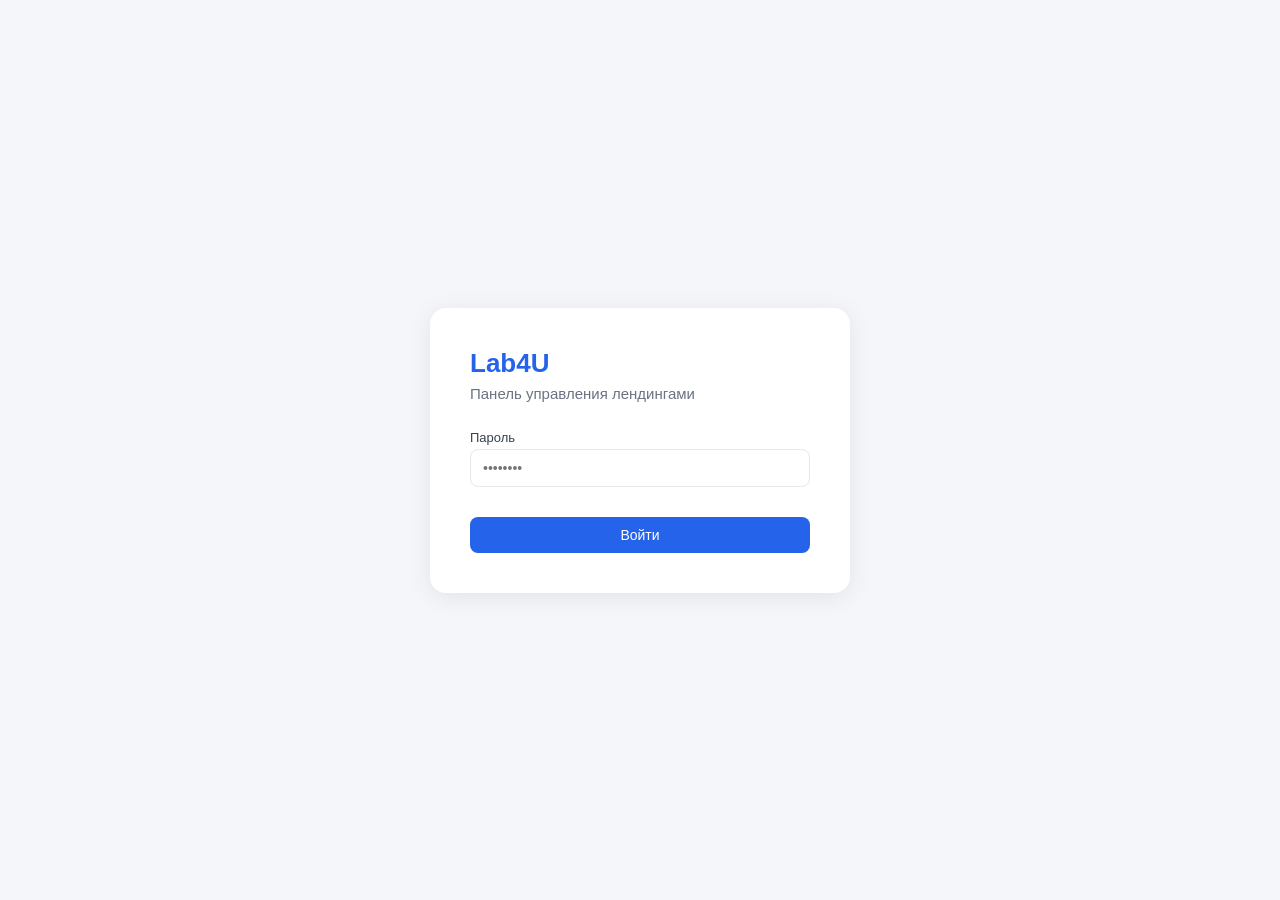
==== commit 09ed56c1: "Admin: switch to password auth via Vercel proxy" ====
--- a/admin/index.html
+++ b/admin/index.html
@@ -81,11 +81,11 @@
     <div class="login__logo">Lab4U</div>
     <div class="login__sub">Панель управления лендингами</div>
     <div class="field">
-      <label>GitHub Personal Access Token</label>
-      <p class="login__hint">github.com → Settings → Developer settings →<br>Personal access tokens → scope: <strong>repo</strong></p>
-      <input type="password" id="patInput" placeholder="ghp_..." autocomplete="off">
+      <label>Пароль</label>
+      <input type="password" id="patInput" placeholder="••••••••" autocomplete="current-password">
     </div>
     <button class="btn btn--primary" onclick="login()" style="width:100%;margin-top:16px;justify-content:center">Войти</button>
+    <p id="loginError" style="color:#ef4444;font-size:13px;margin-top:10px;display:none">Неверный пароль</p>
   </div>
 </div>
 
@@ -266,20 +266,38 @@
 };
 
 // ─── State ────────────────────────────────────────────
-let pat = '', data = null, fileSha = '', currentKey = 'vitamind';
+let password = '', data = null, fileSha = '', currentKey = 'vitamind';
 function landing() { return LANDINGS[currentKey]; }
 
 // ─── Auth ─────────────────────────────────────────────
-function login() {
+async function login() {
   const v = document.getElementById('patInput').value.trim();
   if (!v) return;
-  pat = v;
-  localStorage.setItem('l4u_pat', v);
-  document.getElementById('loginScreen').style.display = 'none';
-  document.getElementById('adminScreen').style.display = 'block';
-  loadLanding();
-}
-function logout() { localStorage.removeItem('l4u_pat'); location.reload(); }
+  // Verify password by trying to load current landing
+  password = v;
+  const err = document.getElementById('loginError');
+  err.style.display = 'none';
+  try {
+    const { repo, file } = landing();
+    const r = await fetch(`/api/load?password=${encodeURIComponent(v)}&repo=${encodeURIComponent(repo)}&file=${encodeURIComponent(file)}`);
+    if (r.status === 401) { password = ''; err.style.display = 'block'; return; }
+    if (!r.ok) throw new Error(await r.text());
+    const f = await r.json();
+    fileSha = f.sha;
+    const bytes = Uint8Array.from(atob(f.content.replace(/\n/g,'')), c => c.charCodeAt(0));
+    data = JSON.parse(new TextDecoder('utf-8').decode(bytes));
+    localStorage.setItem('l4u_pwd', v);
+    document.getElementById('loginScreen').style.display = 'none';
+    document.getElementById('adminScreen').style.display = 'block';
+    render();
+    setStatus('');
+  } catch(e) {
+    password = '';
+    err.textContent = 'Ошибка: ' + e.message;
+    err.style.display = 'block';
+  }
+}
+function logout() { localStorage.removeItem('l4u_pwd'); location.reload(); }
 
 // ─── Switch landing ───────────────────────────────────
 function switchLanding(key) {
@@ -288,24 +306,21 @@
   loadLanding();
 }
 
-// ─── GitHub API ───────────────────────────────────────
-async function ghGet(repo, path) {
-  const r = await fetch(`https://api.github.com/repos/${repo}/contents/${path}`, {
-    headers: { Authorization: `token ${pat}` }
+// ─── API calls (через Vercel proxy) ───────────────────
+async function apiLoad(repo, file) {
+  const r = await fetch(`/api/load?password=${encodeURIComponent(password)}&repo=${encodeURIComponent(repo)}&file=${encodeURIComponent(file)}`);
+  if (!r.ok) { const e = await r.json(); throw new Error(e.error || `Error ${r.status}`); }
+  return r.json();
+}
+async function apiSave(repo, file, content, sha, msg) {
+  const r = await fetch('/api/save', {
+    method: 'POST',
+    headers: { 'Content-Type': 'application/json' },
+    body: JSON.stringify({ password, repo, file, content, sha, message: msg })
   });
-  if (!r.ok) throw new Error(`GitHub ${r.status}`);
+  if (!r.ok) { const e = await r.json(); throw new Error(e.error || `Error ${r.status}`); }
   return r.json();
 }
-async function ghPut(repo, path, content, sha, msg) {
-  const r = await fetch(`https://api.github.com/repos/${repo}/contents/${path}`, {
-    method: 'PUT',
-    headers: { Authorization: `token ${pat}`, 'Content-Type': 'application/json' },
-    body: JSON.stringify({ message: msg, content: b64(content), sha })
-  });
-  if (!r.ok) { const e = await r.json(); throw new Error(e.message || `GitHub ${r.status}`); }
-  return r.json();
-}
-function b64(str) { return btoa(unescape(encodeURIComponent(str))); }
 
 // ─── Load ─────────────────────────────────────────────
 async function loadLanding() {
@@ -314,7 +329,7 @@
   setStatus('saving', 'Загрузка…');
   try {
     const { repo, file } = landing();
-    const f = await ghGet(repo, file);
+    const f = await apiLoad(repo, file);
     fileSha = f.sha;
     const bytes = Uint8Array.from(atob(f.content.replace(/\n/g, '')), c => c.charCodeAt(0));
     data = JSON.parse(new TextDecoder('utf-8').decode(bytes));
@@ -446,8 +461,8 @@
   try {
     const { repo, file } = landing();
     const json = JSON.stringify(data, null, 2);
-    const res = await ghPut(repo, file, json, fileSha, `Admin: update ${currentKey} content`);
-    fileSha = res.content.sha;
+    const res = await apiSave(repo, file, json, fileSha, `Admin: update ${currentKey} content`);
+    fileSha = res.sha;
     setStatus('saved', 'Сохранено ✓');
     toast('Сохранено! Сайт обновится через ~30 сек', 'ok');
     setTimeout(() => setStatus(''), 3000);
@@ -476,9 +491,9 @@
 
 // ─── Init ─────────────────────────────────────────────
 (function() {
-  const saved = localStorage.getItem('l4u_pat');
+  const saved = localStorage.getItem('l4u_pwd');
   if (saved) {
-    pat = saved;
+    password = saved;
     document.getElementById('loginScreen').style.display = 'none';
     document.getElementById('adminScreen').style.display = 'block';
     loadLanding();
